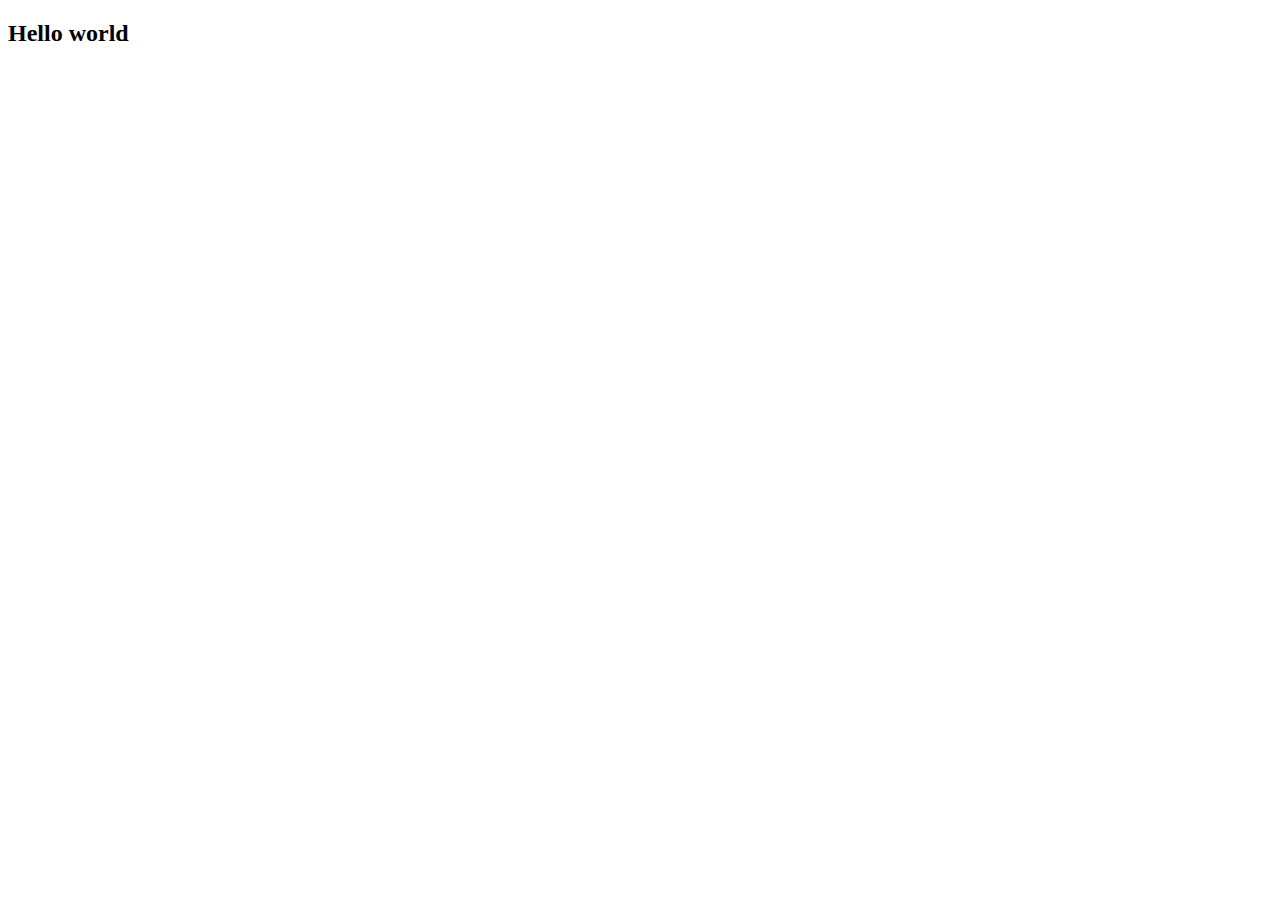
==== index.html @ 03c60619 "first commit" ====
<!DOCTYPE html>
<html lang="en">
<head>
    <meta charset="UTF-8">
    <meta name="viewport" content="width=device-width, initial-scale=1.0">
    <title>Document</title>
</head>
<body>
    <h2> Hello world</h2>
    
</body>
</html>
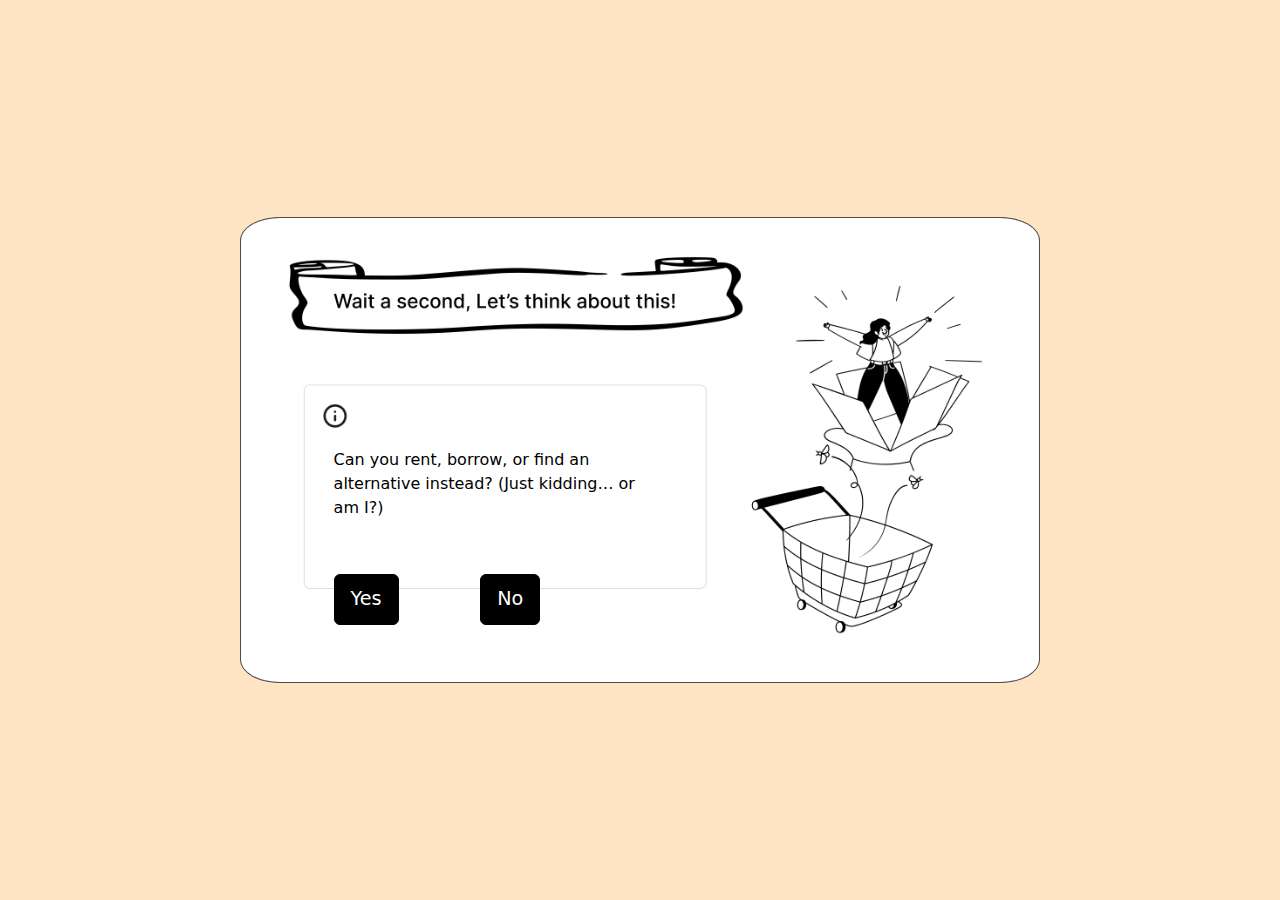
==== commit 33b6579a: "Added chrome extension functionality" ====
--- a/index.html
+++ b/index.html
@@ -3,10 +3,28 @@
 <head>
     <meta charset="UTF-8">
     <meta name="viewport" content="width=device-width, initial-scale=1.0">
-    <title>Document</title>
+    <title>Bootstrap Card with Image</title>
+    <link href="https://cdn.jsdelivr.net/npm/bootstrap@5.3.0-alpha1/dist/css/bootstrap.min.css" rel="stylesheet">
+    <link href="styles.css" rel="stylesheet">
+
 </head>
-<body>
-    <h2> Hello world</h2>
-    
+<body >
+    <div class="container d-flex justify-content-center align-items-center" style="height: 100vh;">
+        <div class="card bg-dark text-white">
+            <img src="try.png" class="card-img" alt="...">
+            <div class="card-img-overlay">
+                <h5 class="card-title"></h5>
+                <p class="card-text">Are you sure you want to buy this? </p>
+                    <div class="line"> 
+                        <button class="btn" id="yesButton">Yes</button>
+                        <button class="btn" id="noButton">No</button>
+                    </div>
+            </div>
+        </div>
+            
+    </div>
+
+    <script src="https://cdn.jsdelivr.net/npm/bootstrap@5.3.0-alpha1/dist/js/bootstrap.bundle.min.js"></script>
+    <script src="content.js"></script>
 </body>
-</html>+</html>
--- a/styles.css
+++ b/styles.css
@@ -0,0 +1,39 @@
+body {
+  background-color: bisque;
+
+}
+
+.card {
+  width: 50rem;
+  border: 1px solid #4d4b4b;
+  border-radius: 5%;
+  margin: 20px;
+  overflow: hidden;
+}
+
+
+.card-text {
+  margin-top: 28%;
+  margin-right: 50%;
+  margin-left: 10%;
+  color: black;
+  text-rendering: inherit;
+}
+
+.btn {
+  font-size: 1.2rem;
+  padding: 10px 16px;
+  color: #fff;
+  background-color: #000;
+  border: 1px solid #000;
+  margin-left: 10%;
+  margin-top: 5%;
+}
+
+
+.btn:hover {
+  color: #000;
+  background-color: #fff;
+  border: 2px solid #000;
+}
+
